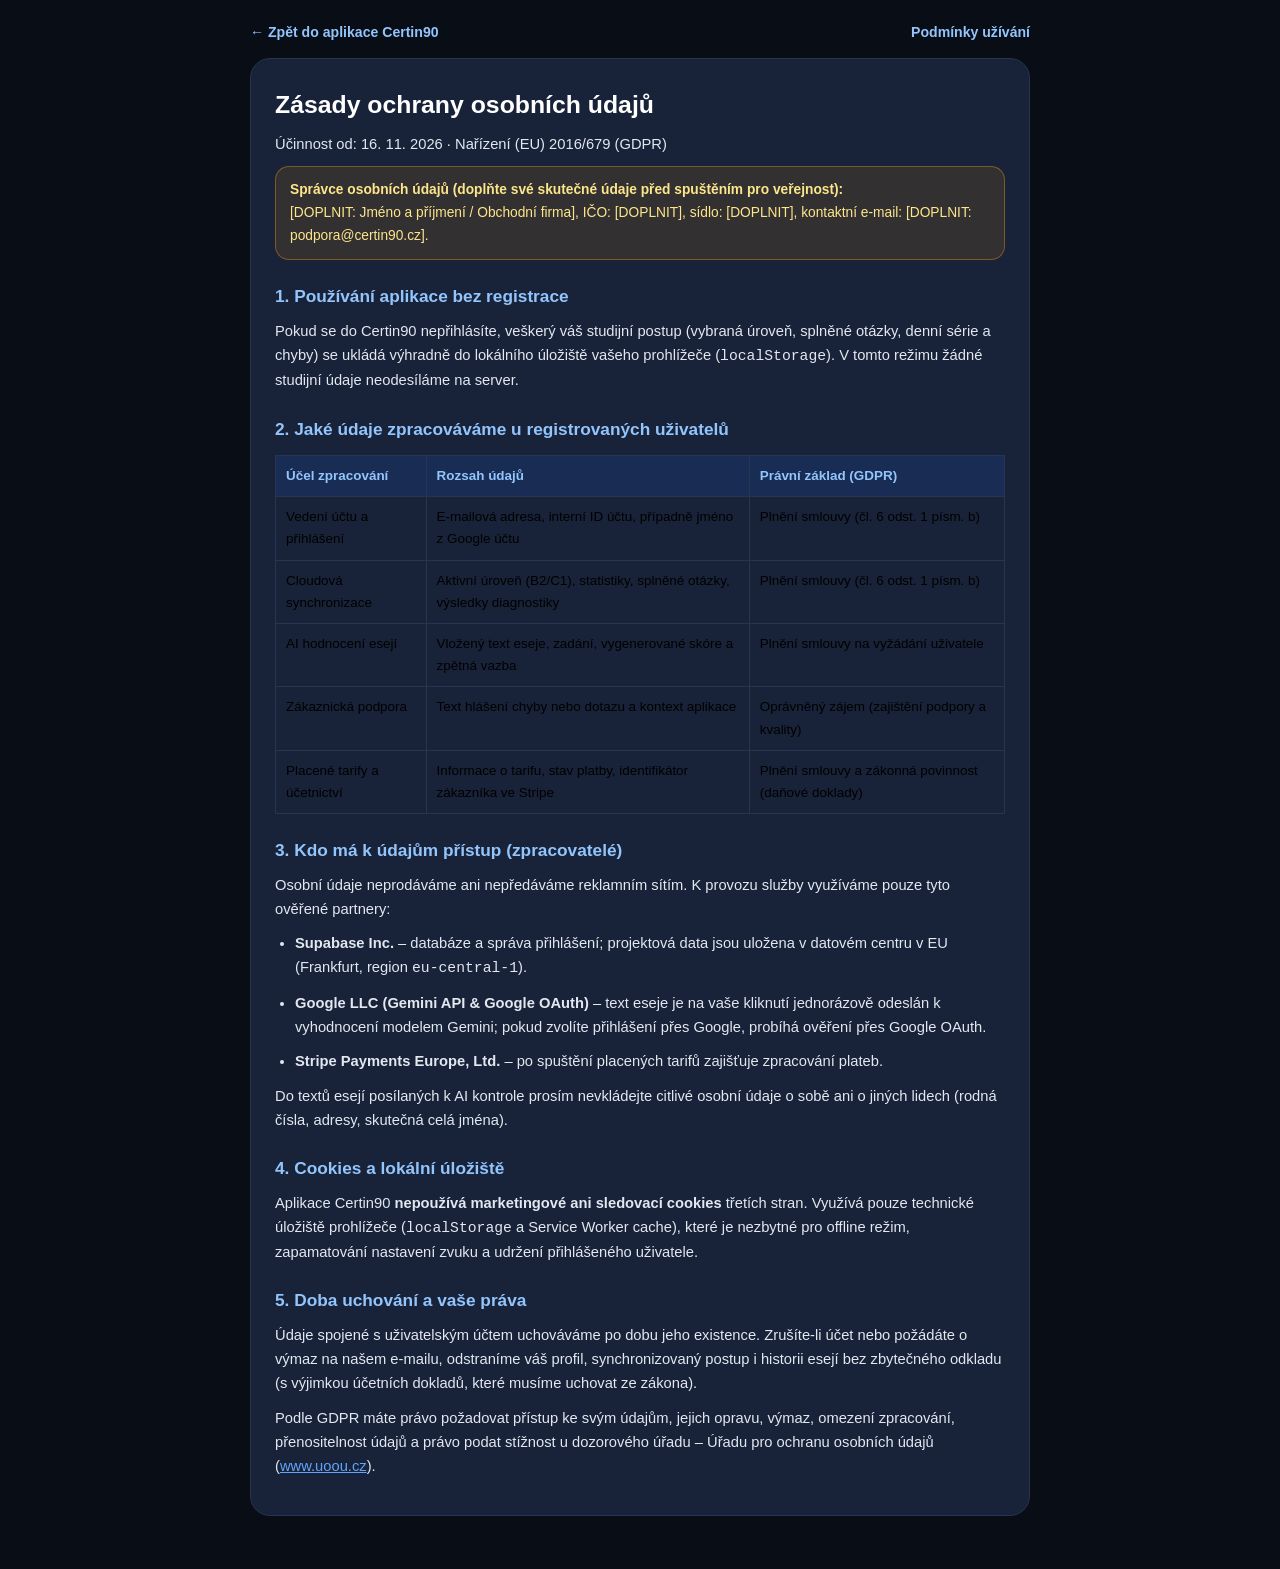
==== privacy.html @ 10f302e9 "Add landing page, Czech legal pages, Google OAuth/recovery client, feedback, Writing Lab 2.0, and PW" ====
<!DOCTYPE html>
<html lang="cs">
<head>
  <meta charset="UTF-8">
  <meta name="viewport" content="width=device-width, initial-scale=1.0, viewport-fit=cover">
  <title>Ochrana osobních údajů (GDPR) – Certin90</title>
  <meta name="theme-color" content="#090d16">
  <link rel="icon" type="image/svg+xml" href="icon.svg">
  <link rel="stylesheet" href="style.css">
</head>
<body class="legal-page-body">
  <main class="legal-shell">
    <div class="legal-topbar">
      <a href="./index.html?app=1" class="legal-back-link">← Zpět do aplikace Certin90</a>
      <a href="./terms.html" class="legal-alt-link">Podmínky užívání</a>
    </div>

    <article class="legal-card">
      <h1>Zásady ochrany osobních údajů</h1>
      <p class="legal-meta">Účinnost od: 16. 11. 2026 · Nařízení (EU) 2016/679 (GDPR)</p>

      <div class="legal-notice-box">
        <strong>Správce osobních údajů (doplňte své skutečné údaje před spuštěním pro veřejnost):</strong><br>
        [DOPLNIT: Jméno a příjmení / Obchodní firma], IČO: [DOPLNIT], sídlo: [DOPLNIT], kontaktní e-mail: [DOPLNIT: podpora@certin90.cz].
      </div>

      <h2>1. Používání aplikace bez registrace</h2>
      <p>
        Pokud se do Certin90 nepřihlásíte, veškerý váš studijní postup (vybraná úroveň, splněné otázky, denní série a chyby) se ukládá výhradně do lokálního úložiště vašeho prohlížeče (<code>localStorage</code>). V tomto režimu žádné studijní údaje neodesíláme na server.
      </p>

      <h2>2. Jaké údaje zpracováváme u registrovaných uživatelů</h2>
      <table class="legal-table">
        <thead>
          <tr>
            <th>Účel zpracování</th>
            <th>Rozsah údajů</th>
            <th>Právní základ (GDPR)</th>
          </tr>
        </thead>
        <tbody>
          <tr>
            <td>Vedení účtu a přihlášení</td>
            <td>E-mailová adresa, interní ID účtu, případně jméno z Google účtu</td>
            <td>Plnění smlouvy (čl. 6 odst. 1 písm. b)</td>
          </tr>
          <tr>
            <td>Cloudová synchronizace</td>
            <td>Aktivní úroveň (B2/C1), statistiky, splněné otázky, výsledky diagnostiky</td>
            <td>Plnění smlouvy (čl. 6 odst. 1 písm. b)</td>
          </tr>
          <tr>
            <td>AI hodnocení esejí</td>
            <td>Vložený text eseje, zadání, vygenerované skóre a zpětná vazba</td>
            <td>Plnění smlouvy na vyžádání uživatele</td>
          </tr>
          <tr>
            <td>Zákaznická podpora</td>
            <td>Text hlášení chyby nebo dotazu a kontext aplikace</td>
            <td>Oprávněný zájem (zajištění podpory a kvality)</td>
          </tr>
          <tr>
            <td>Placené tarify a účetnictví</td>
            <td>Informace o tarifu, stav platby, identifikátor zákazníka ve Stripe</td>
            <td>Plnění smlouvy a zákonná povinnost (daňové doklady)</td>
          </tr>
        </tbody>
      </table>

      <h2>3. Kdo má k údajům přístup (zpracovatelé)</h2>
      <p>Osobní údaje neprodáváme ani nepředáváme reklamním sítím. K provozu služby využíváme pouze tyto ověřené partnery:</p>
      <ul>
        <li><strong>Supabase Inc.</strong> – databáze a správa přihlášení; projektová data jsou uložena v datovém centru v EU (Frankfurt, region <code>eu-central-1</code>).</li>
        <li><strong>Google LLC (Gemini API &amp; Google OAuth)</strong> – text eseje je na vaše kliknutí jednorázově odeslán k vyhodnocení modelem Gemini; pokud zvolíte přihlášení přes Google, probíhá ověření přes Google OAuth.</li>
        <li><strong>Stripe Payments Europe, Ltd.</strong> – po spuštění placených tarifů zajišťuje zpracování plateb.</li>
      </ul>
      <p>
        Do textů esejí posílaných k AI kontrole prosím nevkládejte citlivé osobní údaje o sobě ani o jiných lidech (rodná čísla, adresy, skutečná celá jména).
      </p>

      <h2>4. Cookies a lokální úložiště</h2>
      <p>
        Aplikace Certin90 <strong>nepoužívá marketingové ani sledovací cookies</strong> třetích stran. Využívá pouze technické úložiště prohlížeče (<code>localStorage</code> a Service Worker cache), které je nezbytné pro offline režim, zapamatování nastavení zvuku a udržení přihlášeného uživatele.
      </p>

      <h2>5. Doba uchování a vaše práva</h2>
      <p>
        Údaje spojené s uživatelským účtem uchováváme po dobu jeho existence. Zrušíte-li účet nebo požádáte o výmaz na našem e-mailu, odstraníme váš profil, synchronizovaný postup i historii esejí bez zbytečného odkladu (s výjimkou účetních dokladů, které musíme uchovat ze zákona).
      </p>
      <p>
        Podle GDPR máte právo požadovat přístup ke svým údajům, jejich opravu, výmaz, omezení zpracování, přenositelnost údajů a právo podat stížnost u dozorového úřadu – Úřadu pro ochranu osobních údajů (<a href="https://www.uoou.cz" target="_blank" rel="noopener noreferrer">www.uoou.cz</a>).
      </p>
    </article>
  </main>
</body>
</html>
---- style.css ----
/* ========================================================
   C1 Cambridge Master - CSS Styling
   Mobile-First, Duolingo & Autoškola Inspired
   ======================================================== */

:root {
  --bg-primary: #090d16;
  --bg-secondary: #131b2e;
  --bg-card: #182238;
  --bg-card-hover: #1f2c47;
  --text-main: #f1f5f9;
  --text-muted: #94a3b8;
  --accent-blue: #2563eb;
  --accent-blue-light: #3b82f6;
  --accent-blue-dark: #1d4ed8;
  --accent-green: #22c55e;
  --accent-green-bg: rgba(34, 197, 94, 0.15);
  --accent-red: #ef4444;
  --accent-red-bg: rgba(239, 68, 68, 0.15);
  --accent-orange: #f97316;
  --accent-yellow: #facc15;
  --border-color: #273553;
  --border-focus: #3b82f6;
  --shadow-lg: 0 10px 25px -5px rgba(0, 0, 0, 0.5), 0 8px 10px -6px rgba(0, 0, 0, 0.4);
  --radius-sm: 8px;
  --radius-md: 14px;
  --radius-lg: 20px;
  --radius-full: 9999px;
  --font-family: -apple-system, BlinkMacSystemFont, "Segoe UI", Roboto, "Helvetica Neue", Arial, sans-serif;
}

* {
  box-sizing: border-box;
  margin: 0;
  padding: 0;
  -webkit-tap-highlight-color: transparent;
}

body {
  background-color: var(--bg-primary);
  color: var(--text-main);
  font-family: var(--font-family);
  min-height: 100vh;
  min-height: 100dvh;
  display: flex;
  justify-content: center;
  align-items: stretch;
  overflow-x: hidden;
  user-select: none;
  -webkit-font-smoothing: antialiased;
}

/* App Main Container (Centered for Desktop, 100% for Mobile) */
.app-container {
  width: 100%;
  max-width: 500px;
  min-height: 100vh;
  min-height: 100dvh;
  display: flex;
  flex-direction: column;
  position: relative;
  background-color: var(--bg-primary);
  padding-bottom: 24px;
}

/* Header (Compact Single-Row Navigation) */
.app-header {
  padding: 10px 12px;
  display: flex;
  align-items: center;
  justify-content: space-between;
  gap: 6px;
  background-color: rgba(9, 13, 22, 0.95);
  backdrop-filter: blur(12px);
  position: sticky;
  top: 0;
  z-index: 50;
  border-bottom: 1px solid var(--border-color);
}

/* 1) Hamburger Dropdown Button (3 minusy pod sebou) */
.hamburger-menu-btn {
  background: var(--bg-secondary);
  border: 1px solid var(--border-color);
  color: var(--text-main);
  padding: 6px 10px;
  border-radius: var(--radius-full);
  display: flex;
  align-items: center;
  gap: 7px;
  cursor: pointer;
  transition: all 0.2s ease;
  flex-shrink: 0;
  max-width: 120px;
}

.hamburger-menu-btn:active {
  transform: scale(0.96);
  border-color: var(--accent-blue);
}

.hamburger-svg {
  color: #60a5fa;
  flex-shrink: 0;
}

.hamburger-topic-label {
  font-size: 0.78rem;
  font-weight: 700;
  color: #f1f5f9;
  white-space: nowrap;
  overflow: hidden;
  text-overflow: ellipsis;
}

/* 2) Mode Toggle Button (Studovna <-> Testy) */
.mode-toggle-btn {
  background: linear-gradient(135deg, rgba(37, 99, 235, 0.25), rgba(30, 58, 138, 0.4));
  border: 1.5px solid var(--accent-blue-light);
  color: #ffffff;
  padding: 7px 13px;
  border-radius: var(--radius-full);
  font-size: 0.84rem;
  font-weight: 800;
  cursor: pointer;
  display: flex;
  align-items: center;
  justify-content: center;
  gap: 6px;
  transition: all 0.2s cubic-bezier(0.16, 1, 0.3, 1);
  box-shadow: 0 2px 10px rgba(37, 99, 235, 0.25);
  flex-shrink: 0;
}

.mode-toggle-btn:hover {
  filter: brightness(1.15);
  transform: translateY(-1px);
}

.mode-toggle-btn:active {
  transform: scale(0.96);
}

.mode-toggle-btn.in-theory {
  background: linear-gradient(135deg, rgba(22, 163, 74, 0.25), rgba(21, 128, 61, 0.4));
  border-color: var(--accent-green);
  box-shadow: 0 2px 10px rgba(34, 197, 94, 0.25);
}

/* 3) Header Stats & Sound (Kompaktní) */
.header-stats {
  display: flex;
  align-items: center;
  gap: 5px;
  flex-shrink: 0;
}

.stat-badge {
  background: var(--bg-secondary);
  border: 1px solid var(--border-color);
  padding: 5px 8px;
  border-radius: var(--radius-full);
  display: flex;
  align-items: center;
  gap: 4px;
  font-size: 0.78rem;
  font-weight: 800;
}

.sound-mini-btn {
  background: var(--bg-secondary);
  border: 1px solid var(--border-color);
  width: 30px;
  height: 30px;
  border-radius: 50%;
  display: flex;
  align-items: center;
  justify-content: center;
  cursor: pointer;
  font-size: 0.85rem;
  color: var(--text-main);
  transition: all 0.15s;
  flex-shrink: 0;
}

.sound-mini-btn:hover, .sound-mini-btn:active {
  background: var(--bg-card);
  border-color: var(--accent-blue);
}

.streak-badge {
  color: #fb923c;
  border-color: rgba(249, 115, 22, 0.3);
  background: rgba(249, 115, 22, 0.08);
}

.streak-badge .badge-icon {
  animation: pulseFlame 1.8s infinite ease-in-out;
}

@keyframes pulseFlame {
  0%, 100% { transform: scale(1); }
  50% { transform: scale(1.2); }
}

.goal-badge {
  color: #60a5fa;
  border-color: rgba(59, 130, 246, 0.3);
}

.icon-btn {
  background: var(--bg-secondary);
  border: 1px solid var(--border-color);
  width: 36px;
  height: 36px;
  border-radius: 50%;
  display: flex;
  align-items: center;
  justify-content: center;
  cursor: pointer;
  font-size: 1rem;
  transition: all 0.2s;
}

.icon-btn:hover {
  background: var(--bg-card);
}

/* Session Progress Line */
.session-progress-container {
  width: 100%;
  height: 4px;
  background: var(--bg-secondary);
  overflow: hidden;
}

.session-progress-bar {
  height: 100%;
  background: linear-gradient(90deg, var(--accent-blue), var(--accent-green));
  transition: width 0.3s ease-out;
}

/* Quiz Main Area */
.quiz-main {
  flex: 1;
  padding: 20px;
  display: flex;
  flex-direction: column;
  justify-content: flex-start;
}

/* Card */
.card {
  background: var(--bg-card);
  border: 1px solid var(--border-color);
  border-radius: var(--radius-lg);
  padding: 22px 20px;
  box-shadow: var(--shadow-lg);
  animation: slideIn 0.25s ease-out;
}

@keyframes slideIn {
  from { opacity: 0; transform: translateY(12px); }
  to { opacity: 1; transform: translateY(0); }
}

.card-meta {
  display: flex;
  align-items: center;
  justify-content: space-between;
  margin-bottom: 14px;
}

.category-tag {
  background: rgba(37, 99, 235, 0.2);
  color: #93c5fd;
  border: 1px solid rgba(59, 130, 246, 0.3);
  padding: 4px 10px;
  border-radius: var(--radius-full);
  font-size: 0.75rem;
  font-weight: 700;
  text-transform: uppercase;
  letter-spacing: 0.5px;
}

.counter-tag {
  font-size: 0.78rem;
  color: var(--text-muted);
  font-weight: 600;
}

.instruction-text {
  font-size: 0.95rem;
  color: var(--text-muted);
  font-weight: 500;
  margin-bottom: 16px;
}

/* Transformation Prompt Box */
.prompt-context-box {
  background: var(--bg-secondary);
  border-left: 3px solid var(--accent-blue);
  padding: 12px 14px;
  border-radius: 0 var(--radius-sm) var(--radius-sm) 0;
  margin-bottom: 16px;
}

.prompt-label {
  font-size: 0.75rem;
  color: var(--text-muted);
  text-transform: uppercase;
  margin-bottom: 4px;
}

.prompt-text {
  font-size: 0.95rem;
  font-style: italic;
  color: var(--text-main);
  margin-bottom: 8px;
}

.prompt-keyword-box {
  font-size: 0.85rem;
  color: var(--accent-yellow);
}

/* Question Sentence */
.question-text {
  font-size: 1.15rem;
  line-height: 1.55;
  font-weight: 600;
  color: #ffffff;
  margin-bottom: 24px;
}

.blank-highlight {
  display: inline-flex;
  align-items: center;
  justify-content: center;
  min-width: 96px;
  padding: 0 10px;
  margin: 0 4px;
  color: #60a5fa;
  background: rgba(59, 130, 246, 0.14);
  border-bottom: 2.5px solid #60a5fa;
  border-radius: 6px 6px 2px 2px;
  letter-spacing: 1px;
  vertical-align: baseline;
  white-space: nowrap;
}

/* Options Container (A, B, C, D) */
.options-container {
  display: flex;
  flex-direction: column;
  gap: 12px;
}

.option-btn {
  background: var(--bg-secondary);
  border: 2px solid var(--border-color);
  border-radius: var(--radius-md);
  padding: 14px 16px;
  color: var(--text-main);
  font-size: 1rem;
  font-weight: 500;
  display: flex;
  align-items: center;
  gap: 14px;
  cursor: pointer;
  text-align: left;
  transition: all 0.15s ease;
  user-select: none;
}

.option-btn:hover {
  background: var(--bg-card-hover);
  border-color: var(--accent-blue-light);
  transform: translateY(-1px);
}

.option-btn:active {
  transform: scale(0.98);
}

.option-letter {
  width: 32px;
  height: 32px;
  border-radius: 50%;
  background: rgba(255, 255, 255, 0.06);
  border: 1px solid var(--border-color);
  display: flex;
  align-items: center;
  justify-content: center;
  font-weight: 700;
  font-size: 0.9rem;
  color: #93c5fd;
  flex-shrink: 0;
}

/* Correct / Incorrect states for buttons */
.option-btn.selected-correct {
  background: var(--accent-green-bg) !important;
  border-color: var(--accent-green) !important;
  color: #4ade80 !important;
}
.option-btn.selected-correct .option-letter {
  background: var(--accent-green);
  color: #000;
  border-color: var(--accent-green);
}

.option-btn.selected-wrong {
  background: var(--accent-red-bg) !important;
  border-color: var(--accent-red) !important;
  color: #f87171 !important;
}
.option-btn.selected-wrong .option-letter {
  background: var(--accent-red);
  color: #fff;
  border-color: var(--accent-red);
}

.option-btn.highlight-correct {
  border-color: var(--accent-green) !important;
  background: rgba(34, 197, 94, 0.08);
}

/* Text Input Form */
.text-input-container {
  display: flex;
  flex-direction: column;
  gap: 14px;
}

.c1-input {
  width: 100%;
  background: var(--bg-secondary);
  border: 2px solid var(--border-color);
  border-radius: var(--radius-md);
  padding: 14px 16px;
  font-size: 1.05rem;
  color: #ffffff;
  outline: none;
  font-family: inherit;
  transition: border-color 0.2s;
}

.c1-input:focus {
  border-color: var(--accent-blue-light);
  box-shadow: 0 0 0 3px rgba(59, 130, 246, 0.2);
}

.primary-btn {
  background: linear-gradient(135deg, var(--accent-blue), var(--accent-blue-dark));
  border: none;
  border-radius: var(--radius-md);
  padding: 15px 20px;
  font-size: 1rem;
  font-weight: 700;
  color: #ffffff;
  cursor: pointer;
  display: flex;
  align-items: center;
  justify-content: center;
  gap: 8px;
  transition: all 0.2s;
  box-shadow: 0 4px 14px rgba(37, 99, 235, 0.4);
}

.primary-btn:hover {
  filter: brightness(1.1);
  transform: translateY(-1px);
}

.primary-btn:active {
  transform: scale(0.98);
}

/* Feedback Drawer (Bottom Sheet) */
.feedback-sheet {
  position: fixed;
  bottom: 0;
  left: 0;
  right: 0;
  display: flex;
  justify-content: center;
  z-index: 100;
  transform: translateY(105%);
  transition: transform 0.3s cubic-bezier(0.16, 1, 0.3, 1);
  pointer-events: none;
}

.feedback-sheet.visible {
  transform: translateY(0);
  pointer-events: auto;
}

.feedback-sheet-content {
  width: 100%;
  max-width: 500px;
  background: #111827;
  border-top: 2px solid var(--border-color);
  border-radius: var(--radius-lg) var(--radius-lg) 0 0;
  padding: 24px 20px calc(24px + env(safe-area-inset-bottom, 0px)) 20px;
  box-shadow: 0 -10px 40px rgba(0, 0, 0, 0.8);
  display: flex;
  flex-direction: column;
  gap: 16px;
  max-height: 85vh;
  overflow-y: auto;
}

.feedback-sheet.is-correct .feedback-sheet-content {
  border-top-color: var(--accent-green);
  background: #0f1f18;
}

.feedback-sheet.is-wrong .feedback-sheet-content {
  border-top-color: var(--accent-red);
  background: #201115;
}

.feedback-status-row {
  display: flex;
  align-items: center;
  justify-content: space-between;
}

.status-left {
  display: flex;
  align-items: center;
  gap: 12px;
}

.status-icon {
  font-size: 1.8rem;
}

.status-text-group h3 {
  font-size: 1.15rem;
  font-weight: 800;
}

.feedback-sheet.is-correct .status-text-group h3 {
  color: #4ade80;
}

.feedback-sheet.is-wrong .status-text-group h3 {
  color: #f87171;
}

.correct-answer-display {
  font-size: 0.95rem;
  color: #e2e8f0;
  margin-top: 2px;
}

.correct-answer-display strong {
  color: #4ade80;
  font-size: 1.05rem;
}

/* Explanation Box */
.explanation-box {
  background: rgba(0, 0, 0, 0.3);
  border: 1px solid rgba(255, 255, 255, 0.08);
  border-radius: var(--radius-md);
  padding: 14px;
}

.explanation-header {
  font-size: 0.85rem;
  color: #94a3b8;
  margin-bottom: 6px;
}

.explanation-body {
  font-size: 0.95rem;
  line-height: 1.5;
  color: #f1f5f9;
}

.tip-badge {
  margin-top: 10px;
  background: rgba(250, 204, 21, 0.12);
  border: 1px solid rgba(250, 204, 21, 0.3);
  padding: 8px 10px;
  border-radius: var(--radius-sm);
  font-size: 0.85rem;
  color: #fef08a;
  display: flex;
  align-items: flex-start;
  gap: 6px;
}

.next-btn {
  margin-top: 4px;
  width: 100%;
}

.feedback-sheet.is-correct .next-btn {
  background: linear-gradient(135deg, #16a34a, #15803d);
  box-shadow: 0 4px 14px rgba(22, 163, 74, 0.4);
}

/* Modal Overlay (Topic Selection & Celebration) */
.modal-overlay, .celebration-overlay {
  position: fixed;
  inset: 0;
  background: rgba(0, 0, 0, 0.7);
  backdrop-filter: blur(8px);
  z-index: 200;
  display: flex;
  align-items: flex-end;
  justify-content: center;
  opacity: 0;
  pointer-events: none;
  transition: opacity 0.25s ease;
}

.modal-overlay.visible, .celebration-overlay.visible {
  opacity: 1;
  pointer-events: auto;
}

.modal-sheet {
  width: 100%;
  max-width: 500px;
  background: #131b2e;
  border-radius: var(--radius-lg) var(--radius-lg) 0 0;
  padding: 20px;
  border-top: 1px solid var(--border-color);
  max-height: 80vh;
  display: flex;
  flex-direction: column;
}

.modal-header {
  display: flex;
  align-items: center;
  justify-content: space-between;
  margin-bottom: 16px;
  padding-bottom: 12px;
  border-bottom: 1px solid var(--border-color);
}

.close-btn {
  background: transparent;
  border: none;
  font-size: 1.8rem;
  color: var(--text-muted);
  cursor: pointer;
  line-height: 1;
}

.topic-list {
  display: flex;
  flex-direction: column;
  gap: 10px;
  overflow-y: auto;
  padding-bottom: env(safe-area-inset-bottom, 16px);
}

.topic-item {
  background: var(--bg-card);
  border: 1px solid var(--border-color);
  border-radius: var(--radius-md);
  padding: 12px 16px;
  display: flex;
  align-items: center;
  gap: 14px;
  color: var(--text-main);
  cursor: pointer;
  text-align: left;
  transition: all 0.2s;
}

.topic-item:hover, .topic-item.active {
  background: var(--bg-card-hover);
  border-color: var(--accent-blue);
}

.topic-item.active {
  box-shadow: 0 0 0 2px var(--accent-blue);
}

.topic-icon {
  font-size: 1.5rem;
}

.topic-info strong {
  display: block;
  font-size: 0.95rem;
  margin-bottom: 2px;
}

.topic-info small {
  font-size: 0.8rem;
  color: var(--text-muted);
}

/* Celebration Modal */
.celebration-overlay {
  align-items: center;
  padding: 20px;
}

.celebration-card {
  width: 100%;
  max-width: 400px;
  background: #111827;
  border: 2px solid var(--accent-orange);
  border-radius: var(--radius-lg);
  padding: 28px 24px;
  text-align: center;
  box-shadow: 0 10px 40px rgba(249, 115, 22, 0.4);
  animation: popIn 0.3s cubic-bezier(0.175, 0.885, 0.32, 1.275);
}

@keyframes popIn {
  from { transform: scale(0.85); opacity: 0; }
  to { transform: scale(1); opacity: 1; }
}

.celebration-flame {
  font-size: 4rem;
  margin-bottom: 10px;
  animation: pulseFlame 1.2s infinite ease-in-out;
}

.celebration-card h2 {
  font-size: 1.5rem;
  font-weight: 800;
  color: #fff;
  margin-bottom: 8px;
}

.celebration-sub {
  font-size: 0.95rem;
  color: var(--text-muted);
  margin-bottom: 16px;
}

.celebration-streak-number {
  font-size: 2.2rem;
  font-weight: 900;
  color: #fb923c;
  background: rgba(249, 115, 22, 0.15);
  border-radius: var(--radius-md);
  padding: 10px;
  margin-bottom: 16px;
  border: 1px solid rgba(249, 115, 22, 0.3);
}

.celebration-note {
  font-size: 0.85rem;
  color: #94a3b8;
  margin-bottom: 20px;
}

.celebration-btn {
  width: 100%;
  background: linear-gradient(135deg, #f97316, #ea580c);
  box-shadow: 0 4px 14px rgba(249, 115, 22, 0.4);
}




/* ========================================================
   Theory / Learning Database Views
   ======================================================== */
.theory-view {
  flex: 1;
  padding: 16px;
  display: flex;
  flex-direction: column;
  gap: 16px;
}

.theory-header-card {
  background: var(--bg-card);
  border: 1px solid var(--border-color);
  border-radius: var(--radius-lg);
  padding: 18px 16px;
}

.theory-header-card h2 {
  font-size: 1.25rem;
  color: #fff;
  margin-bottom: 6px;
}

.theory-header-card p {
  font-size: 0.85rem;
  color: var(--text-muted);
  margin-bottom: 14px;
  line-height: 1.4;
}

.theory-search-bar {
  margin-bottom: 12px;
}

.theory-search-input {
  width: 100%;
  background: var(--bg-secondary);
  border: 1px solid var(--border-color);
  border-radius: var(--radius-md);
  padding: 10px 14px;
  font-size: 0.9rem;
  color: #fff;
  outline: none;
}

.theory-search-input:focus {
  border-color: var(--accent-blue-light);
}

.theory-chips {
  display: flex;
  gap: 8px;
  overflow-x: auto;
  overflow-y: hidden;
  padding-bottom: 10px;
  -webkit-overflow-scrolling: touch;
  touch-action: pan-x pan-y;
  cursor: grab;
  scrollbar-width: thin;
  scrollbar-color: rgba(96, 165, 250, 0.75) rgba(255, 255, 255, 0.07);
}

.theory-chips.is-dragging {
  cursor: grabbing;
}

.theory-chips::-webkit-scrollbar {
  height: 7px;
}

.theory-chips::-webkit-scrollbar-track {
  background: rgba(255, 255, 255, 0.07);
  border-radius: var(--radius-full);
}

.theory-chips::-webkit-scrollbar-thumb {
  background: rgba(96, 165, 250, 0.7);
  border-radius: var(--radius-full);
}

.theory-chips::-webkit-scrollbar-thumb:hover {
  background: rgba(96, 165, 250, 0.95);
}

.chip {
  flex-shrink: 0;
  touch-action: pan-x pan-y;
  background: var(--bg-secondary);
  border: 1px solid var(--border-color);
  color: var(--text-muted);
  border-radius: var(--radius-full);
  padding: 6px 12px;
  font-size: 0.78rem;
  font-weight: 600;
  white-space: nowrap;
  cursor: pointer;
  transition: all 0.15s;
}

.chip:hover, .chip.active {
  background: var(--accent-blue);
  color: #fff;
  border-color: var(--accent-blue);
}

/* Theory Cards Container */
.theory-cards-container {
  display: flex;
  flex-direction: column;
  gap: 16px;
}

.theory-card {
  background: var(--bg-card);
  border: 1px solid var(--border-color);
  border-radius: var(--radius-lg);
  padding: 20px;
  box-shadow: var(--shadow-lg);
}

.theory-card-header {
  display: flex;
  align-items: flex-start;
  gap: 12px;
  margin-bottom: 12px;
}

.theory-card-icon {
  font-size: 1.8rem;
}

.theory-card-title h3 {
  font-size: 1.15rem;
  color: #fff;
  font-weight: 800;
  margin-bottom: 4px;
}

.theory-card-title p {
  font-size: 0.85rem;
  color: var(--text-muted);
}

.theory-formula-badge {
  background: rgba(37, 99, 235, 0.15);
  border: 1px dashed var(--accent-blue);
  border-radius: var(--radius-sm);
  padding: 8px 12px;
  font-family: monospace;
  font-size: 0.85rem;
  color: #93c5fd;
  margin-bottom: 16px;
  display: inline-block;
  width: 100%;
}

.theory-section {
  border-top: 1px solid rgba(255, 255, 255, 0.08);
  padding-top: 14px;
  margin-top: 14px;
}

.theory-section h4 {
  font-size: 0.98rem;
  color: #facc15;
  margin-bottom: 8px;
}

.theory-section-content {
  font-size: 0.9rem;
  line-height: 1.55;
  color: #e2e8f0;
}

.rule-box {
  background: rgba(0, 0, 0, 0.3);
  border-left: 3px solid var(--accent-blue-light);
  padding: 10px 12px;
  border-radius: 0 var(--radius-sm) var(--radius-sm) 0;
  margin: 10px 0;
  font-size: 0.88rem;
  line-height: 1.5;
}

.trap-box {
  background: rgba(239, 68, 68, 0.12);
  border-left: 3px solid var(--accent-red);
  padding: 10px 12px;
  border-radius: 0 var(--radius-sm) var(--radius-sm) 0;
  margin: 10px 0;
  font-size: 0.85rem;
  color: #fca5a5;
  line-height: 1.45;
}

.example-item {
  background: rgba(255, 255, 255, 0.03);
  border: 1px solid rgba(255, 255, 255, 0.06);
  border-radius: var(--radius-sm);
  padding: 8px 12px;
  margin: 6px 0;
}

.example-item .en {
  color: #67e8f9;
  font-weight: 500;
  font-size: 0.9rem;
  margin-bottom: 2px;
}

.example-item .cz {
  color: var(--text-muted);
  font-size: 0.82rem;
  font-style: italic;
}

.table-container, .table-wrap {
  overflow-x: auto;
  margin: 10px 0;
  border-radius: var(--radius-sm);
  border: 1px solid var(--border-color);
}

.theory-table {
  width: 100%;
  border-collapse: collapse;
  font-size: 0.82rem;
  text-align: left;
}

.theory-table th {
  background: var(--bg-secondary);
  color: #93c5fd;
  padding: 8px 10px;
  border-bottom: 1px solid var(--border-color);
}

.theory-table td {
  padding: 8px 10px;
  border-bottom: 1px solid rgba(255, 255, 255, 0.05);
  color: #f1f5f9;
}

.theory-table tr:last-child td {
  border-bottom: none;
}

.practice-topic-btn {
  margin-top: 14px;
  width: 100%;
  background: rgba(37, 99, 235, 0.2);
  border: 1px solid var(--accent-blue);
  color: #93c5fd;
  border-radius: var(--radius-md);
  padding: 10px 14px;
  font-size: 0.88rem;
  font-weight: 700;
  cursor: pointer;
  transition: all 0.2s;
}

.practice-topic-btn:hover {
  background: var(--accent-blue);
  color: #fff;
}

/* ========================================================
   Certin90 Additions: Badges, State Cards, Diagnostics & Left Settings Menu
   ======================================================== */

.meta-left-badges {
  display: flex;
  align-items: center;
  gap: 6px;
  flex-wrap: wrap;
}

.level-mini-tag {
  background: linear-gradient(135deg, #2563eb, #1d4ed8);
  color: #ffffff;
  font-size: 0.72rem;
  font-weight: 800;
  padding: 3px 8px;
  border-radius: var(--radius-full);
  letter-spacing: 0.5px;
}

.level-mini-tag.is-b2 {
  background: linear-gradient(135deg, #059669, #047857);
}

.phase-banner {
  background: rgba(245, 158, 11, 0.14);
  border: 1px solid rgba(245, 158, 11, 0.4);
  color: #fcd34d;
  border-radius: var(--radius-sm);
  padding: 7px 12px;
  font-size: 0.82rem;
  font-weight: 700;
  margin-bottom: 12px;
  display: flex;
  align-items: center;
  justify-content: center;
  gap: 6px;
}

.secondary-btn {
  background: var(--bg-secondary);
  border: 1px solid var(--border-color);
  color: #e2e8f0;
  border-radius: var(--radius-md);
  padding: 14px 18px;
  font-size: 0.95rem;
  font-weight: 700;
  cursor: pointer;
  width: 100%;
  transition: background 0.15s, border-color 0.15s;
}

.secondary-btn:hover {
  background: #1e293b;
  border-color: var(--accent-blue-light);
}

/* Round Summary / Repair / Completion State Card */
.state-card, .diagnostic-card {
  text-align: center;
  padding: 26px 20px;
}

.state-icon {
  font-size: 3rem;
  margin-bottom: 10px;
}

.state-title {
  font-size: 1.3rem;
  font-weight: 800;
  color: #ffffff;
  margin-bottom: 8px;
}

.state-desc {
  font-size: 0.94rem;
  color: var(--text-muted);
  line-height: 1.5;
  margin-bottom: 16px;
}

.state-stats-pill {
  display: inline-block;
  background: rgba(37, 99, 235, 0.18);
  border: 1px solid rgba(96, 165, 250, 0.4);
  color: #93c5fd;
  padding: 8px 18px;
  border-radius: var(--radius-full);
  font-weight: 800;
  font-size: 1.05rem;
  margin-bottom: 20px;
}

.state-actions {
  display: flex;
  flex-direction: column;
  gap: 10px;
  margin-top: 8px;
}

/* Diagnostic Results */
.diagnostic-card {
  text-align: left;
}

.diagnostic-header {
  text-align: center;
  margin-bottom: 14px;
}

.diagnostic-header h2 {
  font-size: 1.25rem;
  font-weight: 800;
  color: #fff;
  margin-bottom: 6px;
}

.diag-overall-score {
  background: rgba(37, 99, 235, 0.16);
  border: 1px solid rgba(59, 130, 246, 0.35);
  border-radius: var(--radius-md);
  padding: 12px 14px;
  text-align: center;
  font-size: 1rem;
  font-weight: 700;
  color: #e2e8f0;
  margin-bottom: 14px;
}

.diag-recommendations {
  background: rgba(245, 158, 11, 0.12);
  border-left: 3px solid #f59e0b;
  border-radius: 0 var(--radius-sm) var(--radius-sm) 0;
  padding: 10px 12px;
  font-size: 0.88rem;
  color: #fde68a;
  line-height: 1.45;
  margin-bottom: 16px;
}

.diag-breakdown-list {
  display: flex;
  flex-direction: column;
  gap: 10px;
  margin-bottom: 18px;
}

.diag-row {
  background: var(--bg-secondary);
  border: 1px solid var(--border-color);
  border-radius: var(--radius-sm);
  padding: 10px 12px;
}

.diag-row-top {
  display: flex;
  justify-content: space-between;
  align-items: center;
  font-size: 0.86rem;
  font-weight: 700;
  margin-bottom: 6px;
  color: #f8fafc;
}

.diag-bar-track {
  width: 100%;
  height: 7px;
  background: rgba(255, 255, 255, 0.08);
  border-radius: var(--radius-full);
  overflow: hidden;
}

.diag-bar-fill {
  height: 100%;
  border-radius: var(--radius-full);
  transition: width 0.35s ease;
}

.diag-bar-fill.is-weak { background: #ef4444; }
.diag-bar-fill.is-mid { background: #f59e0b; }
.diag-bar-fill.is-strong { background: #22c55e; }

.theory-title-row {
  display: flex;
  align-items: center;
  justify-content: space-between;
  gap: 8px;
  margin-bottom: 4px;
}

/* Full-Page Left Menu & Settings Overlay */
.menu-overlay {
  position: fixed;
  inset: 0;
  background: rgba(5, 8, 16, 0.85);
  backdrop-filter: blur(8px);
  z-index: 250;
  display: flex;
  justify-content: center;
  opacity: 0;
  pointer-events: none;
  transition: opacity 0.22s ease;
}

.menu-overlay.visible {
  opacity: 1;
  pointer-events: auto;
}

.menu-page {
  width: 100%;
  max-width: 560px;
  height: 100%;
  background: #0d1323;
  border-left: 1px solid var(--border-color);
  border-right: 1px solid var(--border-color);
  display: flex;
  flex-direction: column;
  transform: translateX(-24px);
  transition: transform 0.22s ease;
}

.menu-overlay.visible .menu-page {
  transform: translateX(0);
}

.menu-topbar {
  display: flex;
  align-items: center;
  justify-content: space-between;
  padding: 14px 18px;
  padding-top: calc(14px + env(safe-area-inset-top, 0px));
  background: #131b2e;
  border-bottom: 1px solid var(--border-color);
}

.brand-lockup {
  display: flex;
  align-items: center;
  gap: 10px;
}

.brand-logo {
  font-size: 1.7rem;
}

.brand-name {
  font-size: 1.1rem;
  font-weight: 900;
  color: #fff;
  letter-spacing: 0.3px;
}

.brand-tagline {
  font-size: 0.74rem;
  color: #93c5fd;
  font-weight: 600;
}

.menu-scroll-body {
  flex: 1;
  overflow-y: auto;
  padding: 16px;
  padding-bottom: calc(28px + env(safe-area-inset-bottom, 16px));
  display: flex;
  flex-direction: column;
  gap: 20px;
}

.settings-section {
  display: flex;
  flex-direction: column;
  gap: 8px;
}

.section-label {
  font-size: 0.75rem;
  text-transform: uppercase;
  letter-spacing: 0.08em;
  color: var(--text-muted);
  font-weight: 800;
  padding-left: 4px;
}

.level-switcher {
  display: grid;
  grid-template-columns: 1fr 1fr;
  gap: 10px;
}

.level-pill {
  background: var(--bg-card);
  border: 1.5px solid var(--border-color);
  border-radius: var(--radius-md);
  padding: 12px;
  text-align: left;
  cursor: pointer;
  color: #cbd5e1;
  display: flex;
  flex-direction: column;
  gap: 3px;
  transition: all 0.15s;
}

.level-pill strong {
  font-size: 0.96rem;
  color: #fff;
}

.level-pill small {
  font-size: 0.75rem;
  color: var(--text-muted);
}

.level-pill.active[data-level="b2"] {
  background: rgba(5, 150, 105, 0.18);
  border-color: #10b981;
  box-shadow: 0 0 0 1px rgba(16, 185, 129, 0.25);
}

.level-pill.active[data-level="c1"] {
  background: rgba(37, 99, 235, 0.22);
  border-color: #3b82f6;
  box-shadow: 0 0 0 1px rgba(59, 130, 246, 0.25);
}

.topic-item {
  width: 100%;
  text-align: left;
}

.topic-info {
  flex: 1;
  min-width: 0;
}

.topic-status-pill {
  font-size: 0.74rem;
  font-weight: 800;
  padding: 4px 9px;
  border-radius: var(--radius-full);
  background: rgba(255, 255, 255, 0.08);
  color: #cbd5e1;
  white-space: nowrap;
}

.topic-status-pill.is-done {
  background: rgba(34, 197, 94, 0.2);
  color: #4ade80;
}

.topic-progress-wrap {
  margin-top: 6px;
  width: 100%;
  height: 5px;
  background: rgba(255, 255, 255, 0.08);
  border-radius: var(--radius-full);
  overflow: hidden;
}

.topic-progress-fill {
  height: 100%;
  background: linear-gradient(90deg, #3b82f6, #60a5fa);
  border-radius: var(--radius-full);
}

.topic-progress-fill.is-mastered {
  background: linear-gradient(90deg, #22c55e, #4ade80);
}

.settings-row-card {
  background: var(--bg-card);
  border: 1px solid var(--border-color);
  border-radius: var(--radius-md);
  padding: 12px 14px;
  display: flex;
  align-items: center;
  justify-content: space-between;
  gap: 12px;
}

.settings-row-info {
  display: flex;
  flex-direction: column;
  gap: 2px;
}

.settings-row-info strong {
  font-size: 0.9rem;
  color: #fff;
}

.settings-row-info small {
  font-size: 0.77rem;
  color: var(--text-muted);
  line-height: 1.35;
}

.mini-action-btn {
  background: rgba(37, 99, 235, 0.22);
  border: 1px solid var(--accent-blue);
  color: #93c5fd;
  border-radius: var(--radius-sm);
  padding: 7px 12px;
  font-size: 0.8rem;
  font-weight: 700;
  cursor: pointer;
  white-space: nowrap;
}

.coming-soon-pill {
  background: rgba(168, 85, 247, 0.18);
  border: 1px solid rgba(192, 132, 252, 0.4);
  color: #d8b4fe;
  font-size: 0.72rem;
  font-weight: 800;
  padding: 4px 9px;
  border-radius: var(--radius-full);
  white-space: nowrap;
}

.danger-card {
  border-color: rgba(239, 68, 68, 0.28);
}

.danger-mini-btn {
  background: rgba(239, 68, 68, 0.15);
  border: 1px solid rgba(239, 68, 68, 0.45);
  color: #fca5a5;
  border-radius: var(--radius-sm);
  padding: 7px 12px;
  font-size: 0.8rem;
  font-weight: 700;
  cursor: pointer;
  white-space: nowrap;
}

/* Onboarding Modal */
.onboarding-card {
  max-width: 440px;
}

.onboarding-levels {
  display: flex;
  flex-direction: column;
  gap: 10px;
  margin-top: 16px;
}

.onboarding-level-btn {
  background: var(--bg-secondary);
  border: 1.5px solid var(--border-color);
  border-radius: var(--radius-md);
  padding: 14px 16px;
  text-align: left;
  cursor: pointer;
  color: #f8fafc;
  display: flex;
  flex-direction: column;
  gap: 4px;
  transition: border-color 0.15s, transform 0.1s;
}

.onboarding-level-btn:hover {
  border-color: var(--accent-blue-light);
  transform: translateY(-1px);
}

.onboarding-level-btn strong {
  font-size: 1.02rem;
  color: #ffffff;
}

.onboarding-level-btn span {
  font-size: 0.8rem;
  color: var(--text-muted);
}

/* ========================================================
   Cloud Sync & AI Essay Lab Styles
   ======================================================== */

.cloud-sync-card {
  flex-direction: column;
  align-items: stretch;
  gap: 10px;
}

.cloud-sync-header {
  display: flex;
  align-items: flex-start;
  justify-content: space-between;
  gap: 10px;
}

.sync-status-pill {
  font-size: 0.72rem;
  font-weight: 800;
  padding: 4px 9px;
  border-radius: var(--radius-full);
  background: rgba(148, 163, 184, 0.14);
  color: #cbd5e1;
  white-space: nowrap;
}

.sync-status-pill.is-online {
  background: rgba(34, 197, 94, 0.18);
  color: #4ade80;
}

.sync-status-pill.is-pro {
  background: rgba(250, 204, 21, 0.2);
  color: #fde047;
}

.cloud-auth-form,
.cloud-signed-in-bar {
  display: flex;
  flex-direction: column;
  gap: 8px;
}

.auth-inputs-grid {
  display: grid;
  grid-template-columns: 1fr;
  gap: 8px;
}

.auth-input {
  width: 100%;
  background: rgba(15, 23, 42, 0.75);
  border: 1px solid var(--border-color);
  border-radius: var(--radius-sm);
  color: #f8fafc;
  padding: 9px 11px;
  font-size: 0.86rem;
  font-family: inherit;
  outline: none;
  transition: border-color 0.15s;
}

.auth-input:focus {
  border-color: var(--accent-blue-light);
}

.cloud-auth-actions {
  display: flex;
  align-items: center;
  gap: 8px;
  flex-wrap: wrap;
}

.secondary-mini-btn {
  background: rgba(255, 255, 255, 0.08);
  border: 1px solid rgba(255, 255, 255, 0.18);
  color: #e2e8f0;
  border-radius: var(--radius-sm);
  padding: 7px 12px;
  font-size: 0.8rem;
  font-weight: 700;
  cursor: pointer;
  white-space: nowrap;
}

.cloud-user-line {
  font-size: 0.84rem;
  color: #93c5fd;
  font-weight: 600;
  word-break: break-all;
}

.cloud-auth-msg {
  font-size: 0.8rem;
  padding: 8px 10px;
  border-radius: var(--radius-sm);
  background: rgba(59, 130, 246, 0.14);
  border: 1px solid rgba(96, 165, 250, 0.35);
  color: #bfdbfe;
  line-height: 1.4;
  text-align: left;
}

.cloud-auth-msg.is-error {
  background: rgba(239, 68, 68, 0.14);
  border-color: rgba(239, 68, 68, 0.45);
  color: #fecaca;
}

.cloud-auth-msg.is-success {
  background: rgba(34, 197, 94, 0.14);
  border-color: rgba(34, 197, 94, 0.45);
  color: #bbf7d0;
}

/* AI Essay Lab Modal */
.essay-modal-card {
  max-width: 560px;
  width: 94%;
  max-height: 88vh;
  overflow-y: auto;
  text-align: left;
  display: flex;
  flex-direction: column;
  gap: 10px;
  padding: 20px;
}

.essay-modal-top {
  display: flex;
  align-items: flex-start;
  justify-content: space-between;
  gap: 12px;
}

.essay-modal-top h2 {
  font-size: 1.2rem;
  margin: 0;
}

.essay-modal-sub {
  font-size: 0.8rem;
  color: var(--text-muted);
  margin-top: 2px;
}

.essay-auth-notice {
  background: rgba(245, 158, 11, 0.14);
  border: 1px solid rgba(245, 158, 11, 0.4);
  border-radius: var(--radius-sm);
  padding: 10px 12px;
  font-size: 0.82rem;
  color: #fde68a;
  display: flex;
  flex-direction: column;
  gap: 8px;
}

.essay-controls-row {
  display: grid;
  grid-template-columns: 1fr 1fr;
  gap: 8px;
}

.essay-textarea {
  resize: vertical;
  min-height: 130px;
  line-height: 1.45;
}

.essay-submit-row {
  display: flex;
  align-items: center;
  justify-content: space-between;
  gap: 12px;
}

.essay-word-count {
  font-size: 0.8rem;
  color: var(--text-muted);
  font-weight: 600;
}

.essay-submit-btn {
  width: auto;
  padding: 10px 16px;
  font-size: 0.88rem;
}

.essay-result-container {
  background: rgba(15, 23, 42, 0.72);
  border: 1px solid var(--border-color);
  border-radius: var(--radius-md);
  padding: 12px;
  display: flex;
  flex-direction: column;
  gap: 10px;
  font-size: 0.84rem;
  line-height: 1.45;
}

.essay-scores-grid {
  display: grid;
  grid-template-columns: repeat(2, 1fr);
  gap: 8px;
}

.essay-score-pill {
  background: rgba(37, 99, 235, 0.15);
  border: 1px solid rgba(96, 165, 250, 0.3);
  border-radius: var(--radius-sm);
  padding: 6px 9px;
  display: flex;
  justify-content: space-between;
  align-items: center;
  font-size: 0.78rem;
  color: #e2e8f0;
}

.essay-score-pill strong {
  color: #60a5fa;
}

.essay-upgrade-item {
  background: rgba(255, 255, 255, 0.04);
  border-left: 3px solid var(--accent-blue-light);
  padding: 7px 9px;
  border-radius: 0 var(--radius-sm) var(--radius-sm) 0;
  margin-top: 6px;
}

.essay-history-container {
  border-top: 1px solid rgba(255, 255, 255, 0.08);
  padding-top: 10px;
  display: flex;
  flex-direction: column;
  gap: 6px;
}

.essay-history-item {
  background: rgba(255, 255, 255, 0.05);
  border: 1px solid rgba(255, 255, 255, 0.12);
  border-radius: var(--radius-sm);
  padding: 9px 12px;
  font-size: 0.82rem;
  font-family: inherit;
  color: var(--text-primary);
  width: 100%;
  text-align: left;
  display: flex;
  justify-content: space-between;
  align-items: center;
  gap: 10px;
  cursor: pointer;
  transition: border-color 0.15s, background-color 0.15s;
}

.essay-history-item strong {
  color: #60a5fa;
  white-space: nowrap;
}

.essay-history-item:hover {
  border-color: var(--accent-blue-light);
  background: rgba(59, 130, 246, 0.12);
}

/* ========================================================
   PWA Update Banner, Auth Extras, Writing Lab 2.0 & Legal
   ======================================================== */

.pwa-update-banner {
  background: rgba(37, 99, 235, 0.22);
  border-bottom: 1px solid rgba(96, 165, 250, 0.45);
  color: #e0f2fe;
  padding: 8px 14px;
  font-size: 0.82rem;
  font-weight: 600;
  display: flex;
  align-items: center;
  justify-content: space-between;
  gap: 10px;
}

.google-oauth-btn {
  width: 100%;
  background: #ffffff;
  color: #111827;
  border: 1px solid #e2e8f0;
  border-radius: var(--radius-sm);
  padding: 9px 12px;
  font-size: 0.86rem;
  font-weight: 700;
  font-family: inherit;
  display: flex;
  align-items: center;
  justify-content: center;
  gap: 9px;
  cursor: pointer;
  transition: transform 0.1s, opacity 0.15s;
}

.google-oauth-btn:hover {
  opacity: 0.94;
}

.google-oauth-btn:active {
  transform: scale(0.99);
}

.auth-divider {
  display: flex;
  align-items: center;
  gap: 8px;
  color: var(--text-muted);
  font-size: 0.74rem;
  margin: 2px 0;
}

.auth-divider::before,
.auth-divider::after {
  content: "";
  flex: 1;
  height: 1px;
  background: rgba(255, 255, 255, 0.1);
}

.link-mini-btn {
  background: transparent;
  border: none;
  color: #93c5fd;
  font-size: 0.78rem;
  font-weight: 600;
  cursor: pointer;
  padding: 4px 6px;
  text-decoration: underline;
  margin-left: auto;
}

.legal-inline-note {
  font-size: 0.73rem;
  color: var(--text-muted);
  line-height: 1.4;
}

.legal-inline-note a,
.menu-legal-links a {
  color: #93c5fd;
  text-decoration: none;
}

.legal-inline-note a:hover,
.menu-legal-links a:hover {
  text-decoration: underline;
}

.menu-legal-links {
  display: flex;
  justify-content: center;
  align-items: center;
  gap: 8px;
  font-size: 0.76rem;
  color: var(--text-muted);
  padding: 6px 0 4px;
}

.essay-prompt-bar {
  display: flex;
  gap: 8px;
  align-items: stretch;
}

.essay-prompt-bar .auth-input {
  flex: 1;
  min-width: 0;
}

.essay-word-count.is-target {
  color: #4ade80;
}

.essay-word-count.is-over {
  color: #fbbf24;
}

.essay-orig-details {
  background: rgba(255, 255, 255, 0.03);
  border: 1px solid rgba(255, 255, 255, 0.1);
  border-radius: var(--radius-sm);
  padding: 8px 10px;
}

.essay-orig-details summary {
  cursor: pointer;
  font-size: 0.8rem;
  font-weight: 700;
  color: #93c5fd;
}

.essay-orig-text {
  margin-top: 8px;
  font-size: 0.8rem;
  color: #cbd5e1;
  white-space: pre-wrap;
  line-height: 1.45;
}

.essay-result-actions {
  display: flex;
  gap: 8px;
  flex-wrap: wrap;
}

/* ========================================================
   Landing Page (Single-Domain Public Entry)
   ======================================================== */

.landing-view {
  min-height: 100vh;
  background:
    radial-gradient(circle at 18% 8%, rgba(37, 99, 235, 0.18), transparent 42%),
    radial-gradient(circle at 85% 22%, rgba(16, 185, 129, 0.11), transparent 36%),
    var(--bg-primary);
  color: var(--text-primary);
}

.landing-nav {
  position: sticky;
  top: 0;
  z-index: 20;
  background: rgba(9, 13, 22, 0.86);
  backdrop-filter: blur(12px);
  border-bottom: 1px solid var(--border-color);
}

.landing-nav-inner {
  max-width: 1020px;
  margin: 0 auto;
  padding: 12px 20px;
  display: flex;
  align-items: center;
  justify-content: space-between;
  gap: 16px;
}

.landing-brand {
  display: inline-flex;
  align-items: center;
  gap: 8px;
  color: #fff;
  text-decoration: none;
  font-weight: 800;
  font-size: 1.08rem;
}

.landing-links {
  display: flex;
  align-items: center;
  gap: 20px;
}

.landing-links a {
  color: #cbd5e1;
  text-decoration: none;
  font-size: 0.88rem;
  font-weight: 600;
}

.landing-links a:hover {
  color: #fff;
}

.landing-cta-sm {
  background: var(--accent-blue);
  color: #fff;
  border: none;
  border-radius: var(--radius-full);
  padding: 8px 15px;
  font-size: 0.84rem;
  font-weight: 700;
  font-family: inherit;
  cursor: pointer;
  white-space: nowrap;
}

.landing-main {
  max-width: 980px;
  margin: 0 auto;
  padding: 42px 20px 64px;
}

.landing-hero {
  text-align: center;
  max-width: 760px;
  margin: 0 auto 56px;
}

.landing-eyebrow {
  display: inline-block;
  padding: 5px 13px;
  border-radius: var(--radius-full);
  background: rgba(37, 99, 235, 0.16);
  border: 1px solid rgba(96, 165, 250, 0.35);
  color: #93c5fd;
  font-size: 0.8rem;
  font-weight: 700;
  margin-bottom: 18px;
}

.landing-hero h1 {
  font-size: clamp(1.85rem, 4.4vw, 2.85rem);
  line-height: 1.16;
  letter-spacing: -0.02em;
  color: #fff;
  margin-bottom: 16px;
}

.landing-lead {
  font-size: 1.03rem;
  line-height: 1.6;
  color: #cbd5e1;
  margin-bottom: 26px;
}

.landing-hero-actions {
  display: flex;
  justify-content: center;
  gap: 12px;
  flex-wrap: wrap;
  margin-bottom: 30px;
}

.landing-hero-btn {
  width: auto;
  min-width: 230px;
  padding: 13px 22px;
}

.landing-stats-strip {
  display: grid;
  grid-template-columns: repeat(4, 1fr);
  gap: 12px;
  background: var(--bg-card);
  border: 1px solid var(--border-color);
  border-radius: var(--radius-lg);
  padding: 16px;
}

.landing-stats-strip > div {
  display: flex;
  flex-direction: column;
  gap: 2px;
}

.landing-stats-strip strong {
  font-size: 1.15rem;
  color: #fff;
}

.landing-stats-strip span {
  font-size: 0.78rem;
  color: var(--text-muted);
}

.landing-section {
  margin-top: 56px;
}

.landing-section-head {
  text-align: center;
  max-width: 640px;
  margin: 0 auto 24px;
}

.landing-section-head h2 {
  font-size: 1.5rem;
  color: #fff;
  margin-bottom: 8px;
}

.landing-section-head p {
  color: var(--text-muted);
  font-size: 0.94rem;
  line-height: 1.5;
}

.landing-demo-card {
  max-width: 620px;
  margin: 0 auto;
}

.landing-demo-feedback {
  margin-top: 14px;
  padding: 12px 14px;
  border-radius: var(--radius-md);
  font-size: 0.86rem;
  line-height: 1.5;
}

.landing-demo-feedback.is-ok {
  background: rgba(34, 197, 94, 0.14);
  border: 1px solid rgba(34, 197, 94, 0.45);
  color: #dcfce7;
}

.landing-demo-feedback.is-wrong {
  background: rgba(239, 68, 68, 0.14);
  border: 1px solid rgba(239, 68, 68, 0.45);
  color: #fee2e2;
}

.landing-features-grid {
  display: grid;
  grid-template-columns: repeat(2, 1fr);
  gap: 14px;
}

.landing-feature-card {
  background: var(--bg-card);
  border: 1px solid var(--border-color);
  border-radius: var(--radius-md);
  padding: 18px;
}

.landing-feature-card h3 {
  font-size: 1.02rem;
  color: #fff;
  margin-bottom: 8px;
}

.landing-feature-card p {
  font-size: 0.88rem;
  color: #cbd5e1;
  line-height: 1.55;
}

.landing-pricing-grid {
  display: grid;
  grid-template-columns: repeat(2, 1fr);
  gap: 16px;
  max-width: 780px;
  margin: 0 auto;
}

.landing-price-card {
  background: var(--bg-card);
  border: 1px solid var(--border-color);
  border-radius: var(--radius-lg);
  padding: 22px;
  display: flex;
  flex-direction: column;
  gap: 14px;
}

.landing-price-card.is-pro-card {
  border-color: rgba(168, 85, 247, 0.45);
  background: linear-gradient(180deg, rgba(168, 85, 247, 0.08), var(--bg-card));
}

.price-tier-row {
  display: flex;
  justify-content: space-between;
  align-items: center;
  gap: 8px;
}

.price-tier {
  font-size: 0.92rem;
  font-weight: 800;
  color: #93c5fd;
  text-transform: uppercase;
  letter-spacing: 0.04em;
}

.price-val {
  font-size: 1.8rem;
  font-weight: 800;
  color: #fff;
}

.price-list {
  list-style: none;
  padding: 0;
  margin: 0;
  display: flex;
  flex-direction: column;
  gap: 8px;
  flex: 1;
}

.price-list li {
  font-size: 0.87rem;
  color: #cbd5e1;
  padding-left: 18px;
  position: relative;
  line-height: 1.4;
}

.price-list li::before {
  content: "✓";
  position: absolute;
  left: 0;
  color: #4ade80;
  font-weight: 800;
}

.landing-faq-list {
  max-width: 720px;
  margin: 0 auto;
  display: flex;
  flex-direction: column;
  gap: 10px;
}

.landing-faq-item {
  background: var(--bg-card);
  border: 1px solid var(--border-color);
  border-radius: var(--radius-md);
  padding: 14px 16px;
}

.landing-faq-item summary {
  cursor: pointer;
  font-weight: 700;
  font-size: 0.94rem;
  color: #fff;
}

.landing-faq-item p {
  margin-top: 10px;
  font-size: 0.87rem;
  color: #cbd5e1;
  line-height: 1.55;
}

.landing-footer {
  border-top: 1px solid var(--border-color);
  padding: 24px 20px 36px;
  max-width: 980px;
  margin: 0 auto;
  display: flex;
  justify-content: space-between;
  align-items: center;
  flex-wrap: wrap;
  gap: 12px;
  font-size: 0.82rem;
  color: var(--text-muted);
}

.landing-footer-links {
  display: flex;
  align-items: center;
  flex-wrap: wrap;
  gap: 16px;
}

.landing-footer-links a {
  color: #93c5fd;
  text-decoration: none;
}

.landing-footer-links a:hover {
  text-decoration: underline;
}

@media (max-width: 680px) {
  .landing-links {
    display: none;
  }
  .landing-stats-strip,
  .landing-features-grid,
  .landing-pricing-grid {
    grid-template-columns: 1fr;
  }
  .essay-prompt-bar {
    flex-direction: column;
  }
}

/* ========================================================
   Legal Documents (terms.html, privacy.html)
   ======================================================== */

.legal-page-body {
  background: var(--bg-primary);
  color: var(--text-primary);
  min-height: 100vh;
  padding: 24px 16px 56px;
}

.legal-shell {
  max-width: 780px;
  margin: 0 auto;
}

.legal-topbar {
  display: flex;
  justify-content: space-between;
  align-items: center;
  flex-wrap: wrap;
  gap: 12px;
  margin-bottom: 18px;
}

.legal-back-link,
.legal-alt-link {
  color: #93c5fd;
  text-decoration: none;
  font-size: 0.88rem;
  font-weight: 700;
}

.legal-back-link:hover,
.legal-alt-link:hover {
  text-decoration: underline;
}

.legal-card {
  background: var(--bg-card);
  border: 1px solid var(--border-color);
  border-radius: var(--radius-lg);
  padding: 26px 24px;
  line-height: 1.65;
}

.legal-card h1 {
  font-size: 1.55rem;
  color: #fff;
  margin-bottom: 6px;
}

.legal-meta {
  font-size: 0.82rem;
  color: var(--text-muted);
  margin-bottom: 18px;
}

.legal-notice-box {
  background: rgba(245, 158, 11, 0.12);
  border: 1px solid rgba(245, 158, 11, 0.38);
  border-radius: var(--radius-md);
  padding: 12px 14px;
  font-size: 0.86rem;
  color: #fde68a;
  margin-bottom: 20px;
}

.legal-card h2 {
  font-size: 1.08rem;
  color: #93c5fd;
  margin: 22px 0 8px;
}

.legal-card p,
.legal-card li {
  font-size: 0.92rem;
  color: #e2e8f0;
  margin-bottom: 10px;
}

.legal-card ul {
  padding-left: 20px;
}

.legal-card a {
  color: #60a5fa;
}

.legal-table {
  width: 100%;
  border-collapse: collapse;
  margin: 12px 0 18px;
  font-size: 0.84rem;
}

.legal-table th,
.legal-table td {
  border: 1px solid var(--border-color);
  padding: 9px 10px;
  text-align: left;
  vertical-align: top;
}

.legal-table th {
  background: rgba(37, 99, 235, 0.15);
  color: #93c5fd;
}
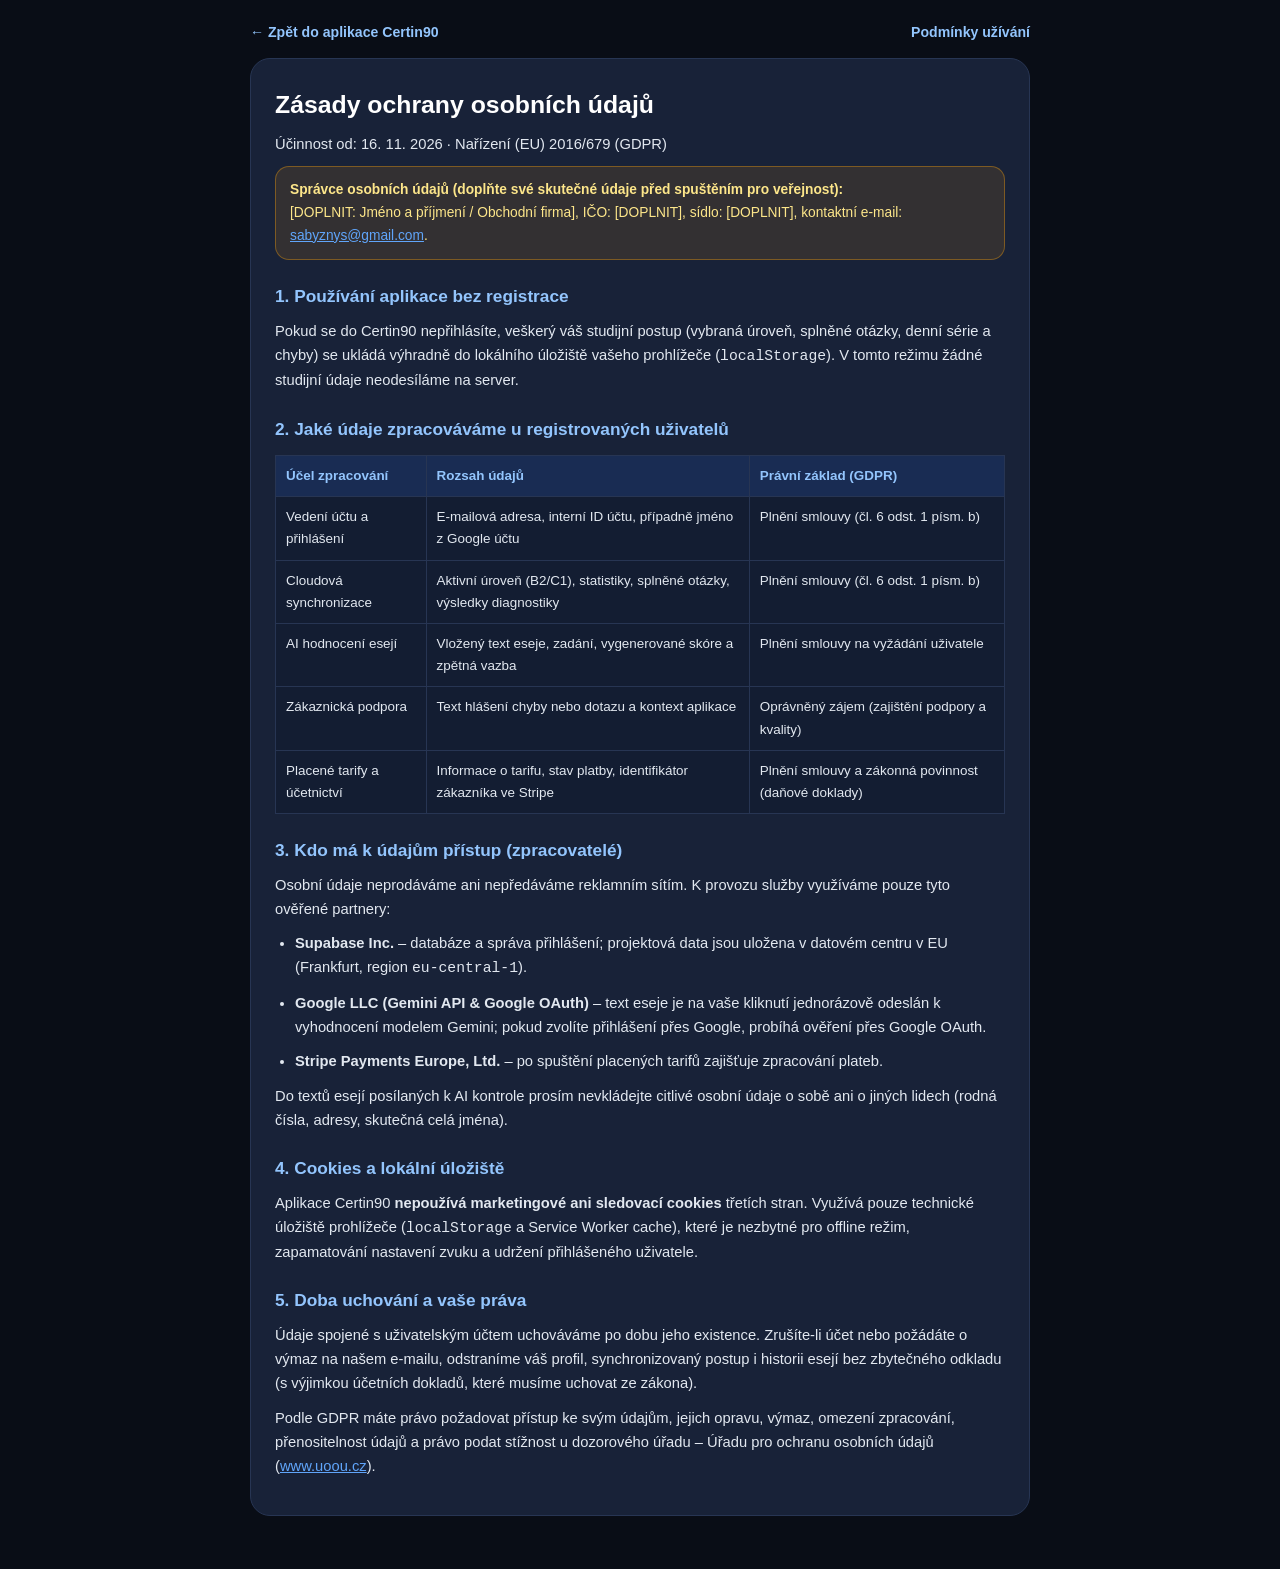
==== commit 9e20210c: "Set support email to sabyznys@gmail.com and add 120x120 OAuth branding logo PNG" ====
--- a/privacy.html
+++ b/privacy.html
@@ -21,7 +21,7 @@
 
       <div class="legal-notice-box">
         <strong>Správce osobních údajů (doplňte své skutečné údaje před spuštěním pro veřejnost):</strong><br>
-        [DOPLNIT: Jméno a příjmení / Obchodní firma], IČO: [DOPLNIT], sídlo: [DOPLNIT], kontaktní e-mail: [DOPLNIT: podpora@certin90.cz].
+        [DOPLNIT: Jméno a příjmení / Obchodní firma], IČO: [DOPLNIT], sídlo: [DOPLNIT], kontaktní e-mail: <a href="mailto:sabyznys@gmail.com">sabyznys@gmail.com</a>.
       </div>
 
       <h2>1. Používání aplikace bez registrace</h2>
--- a/style.css
+++ b/style.css
@@ -2389,6 +2389,7 @@
   border-collapse: collapse;
   margin: 12px 0 18px;
   font-size: 0.84rem;
+  color: #e2e8f0;
 }
 
 .legal-table th,
@@ -2399,6 +2400,11 @@
   vertical-align: top;
 }
 
+.legal-table td {
+  color: #e2e8f0;
+  background: rgba(15, 23, 42, 0.45);
+}
+
 .legal-table th {
   background: rgba(37, 99, 235, 0.15);
   color: #93c5fd;
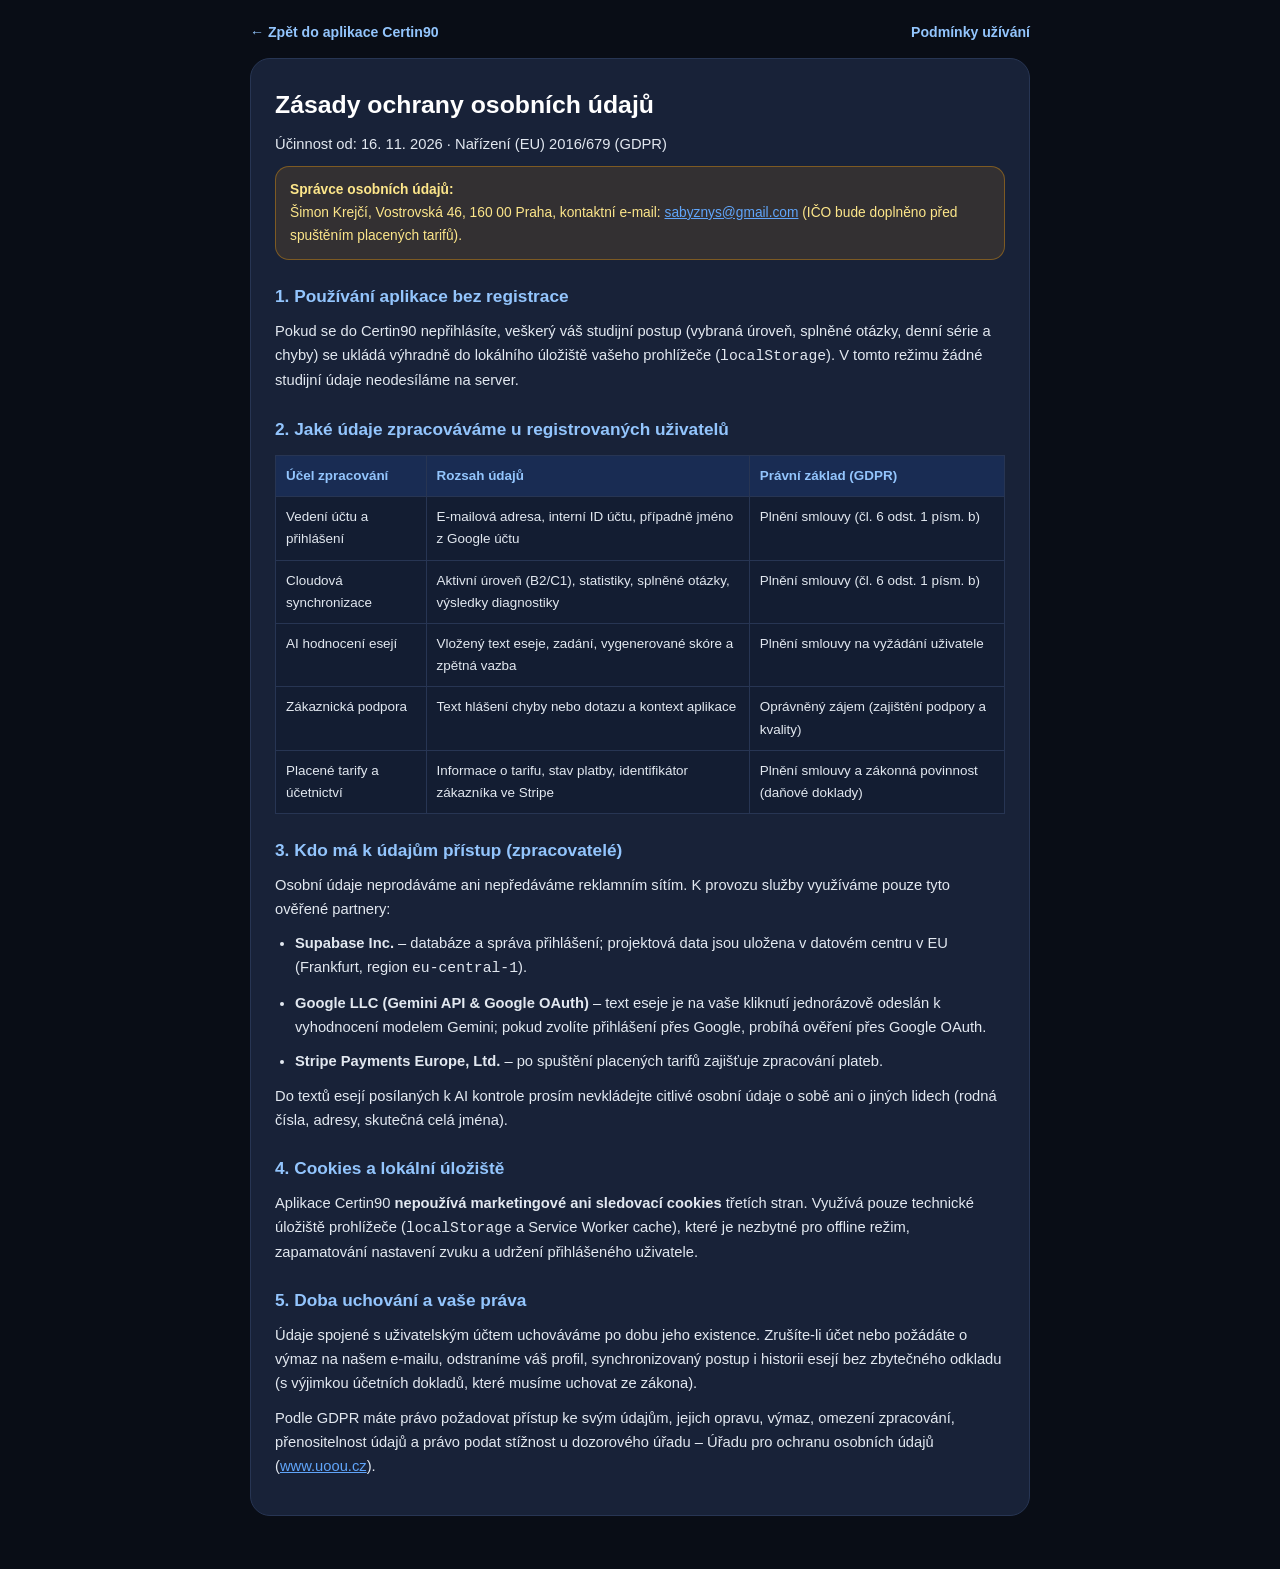
==== commit 72c6de8f: "Fill operator name and address in terms and privacy pages" ====
--- a/privacy.html
+++ b/privacy.html
@@ -20,8 +20,8 @@
       <p class="legal-meta">Účinnost od: 16. 11. 2026 · Nařízení (EU) 2016/679 (GDPR)</p>
 
       <div class="legal-notice-box">
-        <strong>Správce osobních údajů (doplňte své skutečné údaje před spuštěním pro veřejnost):</strong><br>
-        [DOPLNIT: Jméno a příjmení / Obchodní firma], IČO: [DOPLNIT], sídlo: [DOPLNIT], kontaktní e-mail: <a href="mailto:sabyznys@gmail.com">sabyznys@gmail.com</a>.
+        <strong>Správce osobních údajů:</strong><br>
+        Šimon Krejčí, Vostrovská 46, 160 00 Praha, kontaktní e-mail: <a href="mailto:sabyznys@gmail.com">sabyznys@gmail.com</a> (IČO bude doplněno před spuštěním placených tarifů).
       </div>
 
       <h2>1. Používání aplikace bez registrace</h2>
